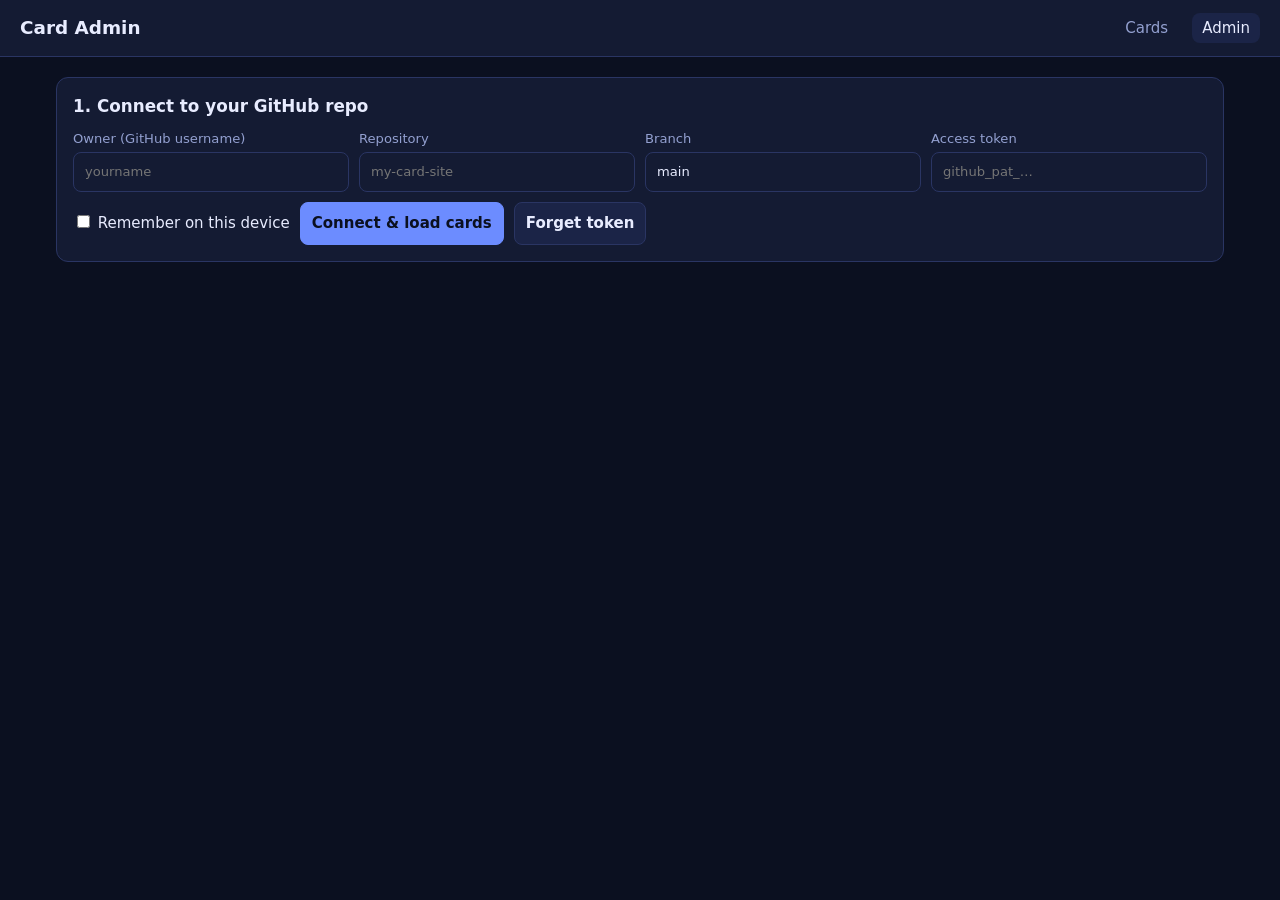
==== admin.html @ ece31cc5 "Add files via upload" ====
<!doctype html>
<html lang="en">
<head>
  <meta charset="utf-8">
  <meta name="viewport" content="width=device-width, initial-scale=1">
  <meta name="robots" content="noindex">
  <title>Admin – Custom Card Database</title>
  <link rel="stylesheet" href="style.css">
</head>
<body>
  <header class="top">
    <h1>Card Admin</h1>
    <nav><a href="./">Cards</a><a href="admin.html" class="active">Admin</a></nav>
  </header>

  <main>
    <section class="panel">
      <h2>1. Connect to your GitHub repo</h2>
      <div class="form">
        <label>Owner (GitHub username)<input id="owner" placeholder="yourname"></label>
        <label>Repository<input id="repo" placeholder="my-card-site"></label>
        <label>Branch<input id="branch" value="main"></label>
        <label>Access token<input id="token" type="password" placeholder="github_pat_…" autocomplete="off"></label>
      </div>
      <div class="row">
        <label><input type="checkbox" id="remember"> Remember on this device</label>
        <button id="connect">Connect &amp; load cards</button>
        <button id="forget" class="secondary">Forget token</button>
      </div>
      <div id="connStatus" class="status"></div>
    </section>

    <section class="panel" id="editor" style="display:none">
      <h2 id="editorTitle">2. Add a card</h2>
      <div class="form">
        <label>Set *
          <select id="setSel"></select>
        </label>
        <label id="newSetWrap" style="display:none">New set name *<input id="newSet" placeholder="e.g. Rewind Pack 1"></label>
        <label>Name *<input id="name"></label>
        <label>Card ID (auto)<input id="id" placeholder="auto from name"></label>
        <label>Type *
          <select id="type"><option>Monster</option><option>Spell</option><option>Trap</option></select>
        </label>
        <label>Subtype (Effect, Quick-Play, Continuous…)<input id="subtype"></label>
        <label>Attribute<input id="attribute" placeholder="DARK, LIGHT…"></label>
        <label>Monster type<input id="race" placeholder="Warrior, Spellcaster…"></label>
        <label>Level / Rank / Link<input id="level" type="number" min="0"></label>
        <label>ATK<input id="atk" placeholder="1800 or ?"></label>
        <label>DEF<input id="def" placeholder="1200 or ?"></label>
        <label>Pendulum scale<input id="scale" type="number" min="0"></label>
        <label>Archetype<input id="archetype"></label>
        <label>Status<input id="status" list="statuses" placeholder="Implemented, WIP…"></label>
        <datalist id="statuses"><option>Implemented</option><option>WIP</option><option>Planned</option></datalist>
        <label>Creator<input id="creator"></label>
        <label class="wide">Effect text<textarea id="effect" rows="5"></textarea></label>
        <label class="wide">Image URL (e.g. a DuelingBook image link, hotlinked, nothing stored in the repo)
          <input id="image" placeholder="https://… or images/your-card.jpg">
        </label>
        <label class="wide">…or upload an image instead (auto-resized to JPEG, stored in repo)
          <input id="imageFile" type="file" accept="image/*">
        </label>
        <div class="wide"><img id="imgPreview" class="preview" alt="" style="display:none"></div>
      </div>
      <div class="row">
        <button id="save">Save card to repo</button>
        <button id="clear" class="secondary">Clear form</button>
        <button id="delete" class="danger" style="display:none">Delete this card</button>
      </div>
      <div id="saveStatus" class="status"></div>
    </section>

    <section class="panel" id="listPanel" style="display:none">
      <h2>Existing cards <span class="muted" id="listCount"></span></h2>
      <input id="listSearch" type="search" placeholder="Filter…" style="width:100%;margin-bottom:10px">
      <div id="list" class="list"></div>
    </section>
  </main>

<script>
(function () {
  const $ = (id) => document.getElementById(id);
  const FIELDS = ['name','id','type','subtype','attribute','race','level','atk','def','scale','archetype','status','creator','effect','image'];
  const NUMERIC = ['level','scale'];
  const NEW_SET = '__new__';
  let sets = [];          // [{id,name,file}]
  let cards = [];         // all cards, each with _set (set id) attached in memory only
  let editingId = null;
  let editingSet = null;
  let imageB64 = null;    // base64 of resized jpeg, or null

  // ---------- helpers ----------
  const slug = (s) => s.toLowerCase().normalize('NFKD').replace(/[^\w\s-]/g,'').trim().replace(/[\s_]+/g,'-').replace(/-+/g,'-');
  const esc = (s) => String(s ?? '').replace(/[&<>"']/g, (c) => ({ '&':'&amp;','<':'&lt;','>':'&gt;','"':'&quot;',"'":'&#39;' }[c]));
  function say(el, msg, kind) { el.textContent = msg; el.className = 'status show ' + (kind || ''); }
  function utf8ToB64(str) {
    const bytes = new TextEncoder().encode(str);
    let bin = '';
    for (let i = 0; i < bytes.length; i += 0x8000) bin += String.fromCharCode.apply(null, bytes.subarray(i, i + 0x8000));
    return btoa(bin);
  }
  function b64ToUtf8(b64) {
    const bin = atob(b64.replace(/\s/g, ''));
    return new TextDecoder().decode(Uint8Array.from(bin, (c) => c.charCodeAt(0)));
  }
  const toJson = (o) => JSON.stringify(o, null, 2) + '\n';
  const setFile = (id) => { const s = sets.find((x) => x.id === id); return (s && s.file) || `data/sets/${id}.json`; };

  // ---------- config ----------
  function cfg() {
    return { owner: $('owner').value.trim(), repo: $('repo').value.trim(), branch: $('branch').value.trim() || 'main', token: $('token').value.trim() };
  }
  function restore() {
    try {
      const s = JSON.parse(localStorage.getItem('cardAdminCfg') || 'null');
      if (s) { for (const k of ['owner','repo','branch','token']) if (s[k]) $(k).value = s[k]; $('remember').checked = true; }
    } catch (_) {}
    const m = location.hostname.match(/^(.+)\.github\.io$/);
    if (m && !$('owner').value) $('owner').value = m[1];
    const p = location.pathname.split('/').filter(Boolean)[0];
    if (m && !$('repo').value) $('repo').value = (p && !p.endsWith('.html')) ? p : m[1] + '.github.io';
  }
  function persist() {
    try {
      if ($('remember').checked) localStorage.setItem('cardAdminCfg', JSON.stringify(cfg()));
      else localStorage.removeItem('cardAdminCfg');
    } catch (_) {}
  }
  $('forget').onclick = () => { localStorage.removeItem('cardAdminCfg'); $('token').value = ''; $('remember').checked = false; say($('connStatus'), 'Token forgotten on this device.', 'good'); };

  // ---------- GitHub API ----------
  async function gh(method, path, body) {
    const c = cfg();
    const url = `https://api.github.com/repos/${c.owner}/${c.repo}/contents/${path.split('/').map(encodeURIComponent).join('/')}` + (method === 'GET' ? `?ref=${encodeURIComponent(c.branch)}&t=${Date.now()}` : '');
    const r = await fetch(url, {
      method,
      headers: { Authorization: 'Bearer ' + c.token, Accept: 'application/vnd.github+json', 'X-GitHub-Api-Version': '2022-11-28' },
      body: body ? JSON.stringify({ ...body, branch: c.branch }) : undefined,
    });
    if (r.status === 404 && method === 'GET') return null;
    if (!r.ok) {
      let m = ''; try { m = (await r.json()).message; } catch (_) {}
      if (r.status === 401) m = 'Bad token. ' + m;
      if (r.status === 403 || r.status === 404) m += ' (check the token has Contents: read & write on this repo)';
      throw new Error(`GitHub ${r.status}: ${m}`);
    }
    return r.json();
  }

  // returns {sha, data} for a JSON file, or {sha:null, data:fallback} if missing
  async function readJson(path, fallback) {
    const f = await gh('GET', path);
    if (!f) return { sha: null, data: fallback };
    if (!f.content) throw new Error(`${path} is too large for the contents API (>1MB). Split this set into two sets.`);
    return { sha: f.sha, data: JSON.parse(b64ToUtf8(f.content)) };
  }
  const normCards = (d) => (Array.isArray(d) ? d : d.cards || []);

  async function loadAll() {
    const { data } = await readJson('data/index.json', { sets: [] });
    sets = data.sets || [];
    const parts = await Promise.all(sets.map(async (s) => {
      const { data: d } = await readJson(s.file || setFile(s.id), { cards: [] });
      return normCards(d).map((c) => ({ ...c, _set: s.id }));
    }));
    cards = parts.flat();
  }

  async function connect() {
    persist();
    const c = cfg();
    if (!c.owner || !c.repo || !c.token) return say($('connStatus'), 'Fill owner, repo and token.', 'err');
    say($('connStatus'), 'Connecting…');
    try {
      await loadAll();
      say($('connStatus'), `Connected. ${cards.length} cards in ${sets.length} set(s) at ${c.owner}/${c.repo}.`, 'good');
      $('editor').style.display = ''; $('listPanel').style.display = '';
      renderSets(); renderList();
    } catch (e) { say($('connStatus'), e.message, 'err'); }
  }
  $('connect').onclick = connect;

  // ---------- sets ----------
  function renderSets(selected) {
    const opts = sets.map((s) => `<option value="${esc(s.id)}">${esc(s.name)}</option>`).join('');
    $('setSel').innerHTML = opts + `<option value="${NEW_SET}">➕ New set…</option>`;
    $('setSel').value = selected || (sets[0] ? sets[0].id : NEW_SET);
    toggleNewSet();
  }
  function toggleNewSet() { $('newSetWrap').style.display = $('setSel').value === NEW_SET ? '' : 'none'; }
  $('setSel').onchange = toggleNewSet;

  // ---------- list ----------
  const setName = (id) => (sets.find((s) => s.id === id) || {}).name || id;
  function renderList() {
    const q = $('listSearch').value.toLowerCase();
    const items = cards.filter((c) => !q || c.name.toLowerCase().includes(q) || setName(c._set).toLowerCase().includes(q)).sort((a, b) => a.name.localeCompare(b.name)).slice(0, 500);
    $('listCount').textContent = `(${cards.length})`;
    $('list').innerHTML = items.map((c) => `<div class="item" data-id="${esc(c.id)}"><span>${esc(c.name)}</span><span class="muted">${esc(setName(c._set))}</span></div>`).join('') || '<div class="item muted">No cards</div>';
  }
  $('listSearch').oninput = renderList;
  $('list').onclick = (e) => { const el = e.target.closest('.item'); if (el && el.dataset.id) edit(el.dataset.id); };

  // ---------- form ----------
  function clearForm() {
    FIELDS.forEach((f) => { $(f).value = f === 'type' ? 'Monster' : ''; });
    $('newSet').value = ''; $('imageFile').value = ''; imageB64 = null; editingId = null; editingSet = null;
    $('imgPreview').style.display = 'none';
    $('editorTitle').textContent = '2. Add a card';
    $('delete').style.display = 'none'; $('id').readOnly = false; $('setSel').disabled = false;
  }
  $('clear').onclick = clearForm;
  function edit(id) {
    const c = cards.find((x) => x.id === id); if (!c) return;
    clearForm(); editingId = id; editingSet = c._set;
    FIELDS.forEach((f) => { $(f).value = c[f] ?? ''; });
    $('id').readOnly = true;
    renderSets(c._set); $('setSel').disabled = true; // set is fixed while editing
    if (c.image) { $('imgPreview').src = c.image; $('imgPreview').style.display = ''; }
    $('editorTitle').textContent = 'Editing: ' + c.name;
    $('delete').style.display = '';
    $('editor').scrollIntoView({ behavior: 'smooth' });
  }
  $('name').addEventListener('input', () => { if (!editingId) $('id').value = slug($('name').value); });
  $('image').addEventListener('input', () => {
    const u = $('image').value.trim();
    if (u) { $('imgPreview').src = u; $('imgPreview').style.display = ''; } else $('imgPreview').style.display = 'none';
  });

  $('imageFile').onchange = async () => {
    const file = $('imageFile').files[0]; if (!file) { imageB64 = null; return; }
    const img = new Image();
    img.src = URL.createObjectURL(file);
    await img.decode();
    const max = 600, scale = Math.min(1, max / img.width);
    const cv = document.createElement('canvas');
    cv.width = Math.round(img.width * scale); cv.height = Math.round(img.height * scale);
    const ctx = cv.getContext('2d'); ctx.fillStyle = '#fff'; ctx.fillRect(0, 0, cv.width, cv.height); ctx.drawImage(img, 0, 0, cv.width, cv.height);
    const url = cv.toDataURL('image/jpeg', 0.88);
    imageB64 = url.split(',')[1];
    $('imgPreview').src = url; $('imgPreview').style.display = '';
  };

  function readCard() {
    const c = {};
    FIELDS.forEach((f) => {
      let v = $(f).value.trim();
      if (v === '') return;
      if (NUMERIC.includes(f)) v = Number(v);
      else if ((f === 'atk' || f === 'def') && /^\d+$/.test(v)) v = Number(v);
      c[f] = v;
    });
    return c;
  }

  // ---------- save / delete ----------
  async function putFile(path, contentB64, message) {
    const existing = await gh('GET', path);
    return gh('PUT', path, { message, content: contentB64, ...(existing ? { sha: existing.sha } : {}) });
  }

  $('save').onclick = async () => {
    const card = readCard();
    if (!card.name) return say($('saveStatus'), 'Name is required.', 'err');
    card.id = card.id || slug(card.name);
    if (!card.id) return say($('saveStatus'), 'Could not make an ID from that name.', 'err');

    // work out the target set
    let setId = editingSet || $('setSel').value, newSetName = null;
    if (!editingSet && setId === NEW_SET) {
      newSetName = $('newSet').value.trim();
      if (!newSetName) return say($('saveStatus'), 'Enter a name for the new set.', 'err');
      setId = slug(newSetName);
      if (!setId) return say($('saveStatus'), 'Set name needs letters or numbers.', 'err');
      if (sets.some((s) => s.id === setId)) newSetName = null; // already exists, just use it
    }
    // IDs are unique across the whole database
    const dupe = cards.find((x) => x.id === card.id);
    if (!editingId && dupe) return say($('saveStatus'), `A card with ID "${card.id}" already exists (in ${setName(dupe._set)}). Change the name or ID.`, 'err');

    $('save').disabled = true;
    try {
      say($('saveStatus'), 'Saving…');
      if (imageB64) {
        card.image = `images/${card.id}.jpg`;
        await putFile(card.image, imageB64, `Add image for ${card.name}`);
      }
      // fresh read of the set file right before writing, so we never clobber newer changes
      const path = setFile(setId);
      const { sha, data } = await readJson(path, { cards: [] });
      const list = normCards(data);
      const i = list.findIndex((x) => x.id === card.id);
      if (i >= 0) list[i] = { ...list[i], ...card };
      else list.push({ ...card, added: new Date().toISOString().slice(0, 10) });
      await gh('PUT', path, { message: `${i >= 0 ? 'Update' : 'Add'} card: ${card.name}`, content: utf8ToB64(toJson({ cards: list })), ...(sha ? { sha } : {}) });

      // register a brand-new set in the index (after its file exists)
      if (newSetName) {
        const idx = await readJson('data/index.json', { sets: [] });
        idx.data.sets = idx.data.sets || [];
        if (!idx.data.sets.some((s) => s.id === setId)) idx.data.sets.push({ id: setId, name: newSetName, file: path });
        await gh('PUT', 'data/index.json', { message: `Add set: ${newSetName}`, content: utf8ToB64(toJson(idx.data)), ...(idx.sha ? { sha: idx.sha } : {}) });
      }
      await loadAll(); renderSets(setId); renderList();
      say($('saveStatus'), `Saved "${card.name}" to ${setName(setId)}. The live site updates in about a minute.`, 'good');
      clearForm(); renderSets(setId);
    } catch (e) { say($('saveStatus'), e.message, 'err'); }
    $('save').disabled = false;
  };

  $('delete').onclick = async () => {
    const c = cards.find((x) => x.id === editingId); if (!c) return;
    if (!confirm(`Delete "${c.name}" permanently?`)) return;
    try {
      say($('saveStatus'), 'Deleting…');
      const path = setFile(c._set);
      const { sha, data } = await readJson(path, { cards: [] });
      await gh('PUT', path, { message: `Delete card: ${c.name}`, content: utf8ToB64(toJson({ cards: normCards(data).filter((x) => x.id !== c.id) })), sha });
      if (c.image && c.image.startsWith('images/')) { const f = await gh('GET', c.image); if (f) await gh('DELETE', c.image, { message: `Delete image for ${c.name}`, sha: f.sha }); }
      await loadAll(); renderList(); clearForm(); renderSets();
      say($('saveStatus'), `Deleted "${c.name}".`, 'good');
    } catch (e) { say($('saveStatus'), e.message, 'err'); }
  };

  restore();
})();
</script>
</body>
</html>
---- style.css ----
:root{
  --bg:#0b1020; --panel:#141b33; --panel2:#1b2447; --line:#2a3563;
  --text:#e8ecff; --muted:#93a0d0; --accent:#6c8cff; --ok:#3ecf8e; --warn:#f5b84b; --bad:#ff6b7a;
}
*{box-sizing:border-box}
body{margin:0;background:var(--bg);color:var(--text);font:15px/1.5 system-ui,-apple-system,Segoe UI,Roboto,sans-serif}
a{color:var(--accent)}
.top{display:flex;align-items:center;justify-content:space-between;gap:12px;padding:14px 20px;background:var(--panel);border-bottom:1px solid var(--line);position:sticky;top:0;z-index:5}
.top h1{margin:0;font-size:1.15rem}
.top nav a{margin-left:14px;text-decoration:none;color:var(--muted);padding:6px 10px;border-radius:8px}
.top nav a.active,.top nav a:hover{color:var(--text);background:var(--panel2)}
main{max-width:1200px;margin:0 auto;padding:20px 16px 60px}
.muted{color:var(--muted)}
.filters{display:grid;grid-template-columns:repeat(auto-fit,minmax(150px,1fr));gap:10px}
.filters input{grid-column:1/-1}
input,select,textarea,button{font:inherit;color:var(--text);background:var(--panel);border:1px solid var(--line);border-radius:8px;padding:9px 11px}
input:focus,select:focus,textarea:focus{outline:2px solid var(--accent);outline-offset:0}
button{cursor:pointer;background:var(--accent);border-color:var(--accent);color:#0b1020;font-weight:600}
button.secondary{background:var(--panel2);border-color:var(--line);color:var(--text)}
button.danger{background:var(--bad);border-color:var(--bad)}
button:disabled{opacity:.5;cursor:default}
.grid{display:grid;grid-template-columns:repeat(auto-fill,minmax(160px,1fr));gap:14px;margin-top:8px}
.card{background:var(--panel);border:1px solid var(--line);border-radius:12px;overflow:hidden;cursor:pointer;transition:transform .12s,border-color .12s}
.card:hover{transform:translateY(-3px);border-color:var(--accent)}
.card .img{aspect-ratio:59/86;background:var(--panel2);display:flex;align-items:center;justify-content:center;color:var(--muted);font-size:.8rem;text-align:center;padding:8px}
.card img{width:100%;height:100%;object-fit:cover;display:block}
.card .meta{padding:8px 10px}
.card .name{font-weight:600;font-size:.9rem;line-height:1.25}
.card .sub{color:var(--muted);font-size:.78rem}
.badge{display:inline-block;font-size:.7rem;padding:1px 7px;border-radius:99px;border:1px solid var(--line);color:var(--muted);margin-top:4px}
.badge.ok{color:var(--ok);border-color:var(--ok)}
.badge.warn{color:var(--warn);border-color:var(--warn)}
.modal{position:fixed;inset:0;background:rgba(5,8,20,.8);display:flex;align-items:flex-start;justify-content:center;padding:24px 12px;overflow:auto;z-index:20}
.modal[hidden]{display:none}
.modal-box{position:relative;background:var(--panel);border:1px solid var(--line);border-radius:14px;max-width:760px;width:100%;padding:20px}
.close{position:absolute;top:10px;right:12px;background:transparent;border:none;color:var(--text);font-size:1.6rem;padding:0 8px}
.detail{display:grid;grid-template-columns:240px 1fr;gap:20px}
.detail .img{aspect-ratio:59/86;background:var(--panel2);border-radius:10px;overflow:hidden;display:flex;align-items:center;justify-content:center;color:var(--muted)}
.detail img{width:100%;height:100%;object-fit:cover}
.detail h2{margin:0 0 4px}
.stats{display:flex;flex-wrap:wrap;gap:6px;margin:8px 0}
.stat{background:var(--panel2);border:1px solid var(--line);border-radius:8px;padding:3px 9px;font-size:.82rem}
.effect{white-space:pre-wrap;background:var(--panel2);border:1px solid var(--line);border-radius:10px;padding:12px}
@media(max-width:620px){.detail{grid-template-columns:1fr}.detail .img{max-width:240px;margin:auto}}

/* admin */
.panel{background:var(--panel);border:1px solid var(--line);border-radius:12px;padding:16px;margin-bottom:16px}
.panel h2{margin:0 0 10px;font-size:1.05rem}
.form{display:grid;grid-template-columns:repeat(auto-fit,minmax(180px,1fr));gap:10px}
.form label{display:flex;flex-direction:column;gap:4px;font-size:.82rem;color:var(--muted)}
.form .wide{grid-column:1/-1}
.row{display:flex;gap:10px;flex-wrap:wrap;align-items:center;margin-top:10px}
.status{margin-top:10px;padding:9px 12px;border-radius:8px;background:var(--panel2);border:1px solid var(--line);font-size:.9rem;display:none}
.status.show{display:block}
.status.err{border-color:var(--bad);color:var(--bad)}
.status.good{border-color:var(--ok);color:var(--ok)}
.list{max-height:360px;overflow:auto;border:1px solid var(--line);border-radius:10px}
.list .item{display:flex;justify-content:space-between;gap:8px;padding:8px 12px;border-bottom:1px solid var(--line);cursor:pointer}
.list .item:hover{background:var(--panel2)}
.preview{max-width:140px;border-radius:8px;border:1px solid var(--line)}
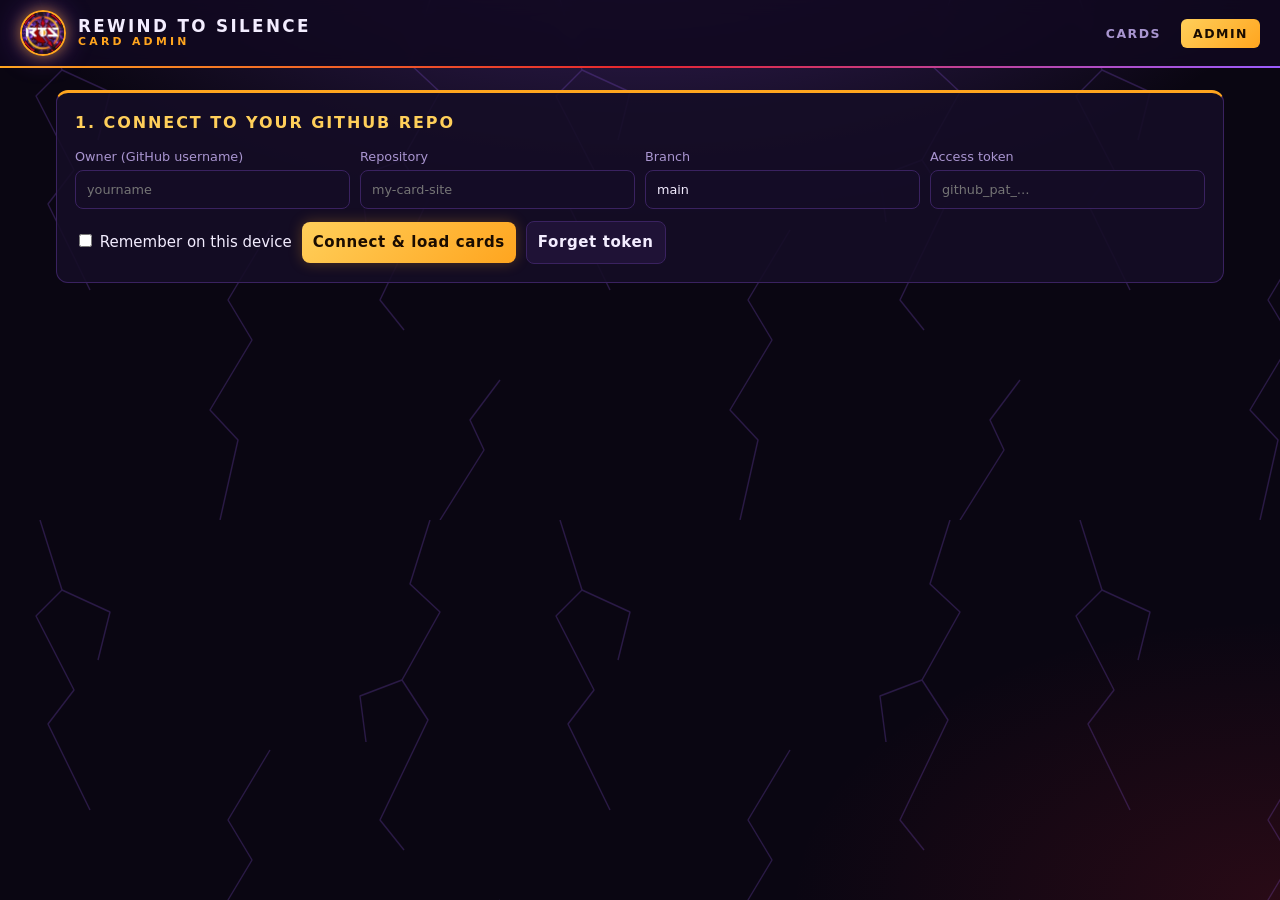
==== commit 16c3870d: "Add files via upload" ====
--- a/admin.html
+++ b/admin.html
@@ -4,12 +4,13 @@
   <meta charset="utf-8">
   <meta name="viewport" content="width=device-width, initial-scale=1">
   <meta name="robots" content="noindex">
-  <title>Admin – Custom Card Database</title>
+  <title>Admin · Rewind To Silence</title>
+  <link rel="icon" href="logo.jpg">
   <link rel="stylesheet" href="style.css">
 </head>
 <body>
   <header class="top">
-    <h1>Card Admin</h1>
+    <a class="brand" href="./"><img src="logo.jpg" alt="RTS"><h1>Rewind To Silence <span>Card Admin</span></h1></a>
     <nav><a href="./">Cards</a><a href="admin.html" class="active">Admin</a></nav>
   </header>
 
--- a/style.css
+++ b/style.css
@@ -1,60 +1,88 @@
+/* Rewind To Silence theme: deep violet storm, gold ring, crimson targeting marks */
 :root{
-  --bg:#0b1020; --panel:#141b33; --panel2:#1b2447; --line:#2a3563;
-  --text:#e8ecff; --muted:#93a0d0; --accent:#6c8cff; --ok:#3ecf8e; --warn:#f5b84b; --bad:#ff6b7a;
+  --bg:#0a0612; --panel:#150d26; --panel2:#1f1236; --line:#3a2260;
+  --text:#f3edff; --muted:#a995d0;
+  --gold:#ffa51f; --gold2:#ffcf5a; --red:#e5252f; --violet:#9b5cff;
+  --accent:var(--gold); --ok:#46d9a0; --warn:#ffcf5a; --bad:#ff5d6c;
 }
 *{box-sizing:border-box}
-body{margin:0;background:var(--bg);color:var(--text);font:15px/1.5 system-ui,-apple-system,Segoe UI,Roboto,sans-serif}
-a{color:var(--accent)}
-.top{display:flex;align-items:center;justify-content:space-between;gap:12px;padding:14px 20px;background:var(--panel);border-bottom:1px solid var(--line);position:sticky;top:0;z-index:5}
-.top h1{margin:0;font-size:1.15rem}
-.top nav a{margin-left:14px;text-decoration:none;color:var(--muted);padding:6px 10px;border-radius:8px}
-.top nav a.active,.top nav a:hover{color:var(--text);background:var(--panel2)}
-main{max-width:1200px;margin:0 auto;padding:20px 16px 60px}
+html{background:var(--bg)}
+body{
+  margin:0;color:var(--text);font:15px/1.5 system-ui,-apple-system,Segoe UI,Roboto,sans-serif;min-height:100vh;
+  background:
+    url("data:image/svg+xml,%3Csvg xmlns='http://www.w3.org/2000/svg' width='520' height='520' fill='none' stroke='%239b5cff' stroke-width='1.4' stroke-linejoin='bevel' opacity='.22'%3E%3Cpolyline points='40,0 62,70 36,96 74,170 48,204 90,290'/%3E%3Cpolyline points='62,70 110,92 98,140'/%3E%3Cpolyline points='430,0 410,64 440,92 402,160 428,200 380,300 404,330'/%3E%3Cpolyline points='402,160 360,176 366,222'/%3E%3Cpolyline points='220,520 238,440 210,410 252,340 228,300 270,230'/%3E%3Cpolyline points='500,380 470,420 484,450 440,520'/%3E%3C/svg%3E") 0 0/520px 520px,
+    radial-gradient(1000px 520px at 50% -140px,rgba(155,92,255,.38),transparent 70%),
+    radial-gradient(700px 400px at 100% 100%,rgba(229,37,47,.14),transparent 70%),
+    var(--bg);
+  background-attachment:fixed,fixed,fixed,fixed;
+}
+a{color:var(--gold2)}
 .muted{color:var(--muted)}
+
+/* header */
+.top{display:flex;align-items:center;justify-content:space-between;gap:12px;padding:10px 20px;background:rgba(16,9,31,.88);backdrop-filter:blur(8px);position:sticky;top:0;z-index:5;border-bottom:2px solid transparent;border-image:linear-gradient(90deg,var(--gold),var(--red),var(--violet)) 1}
+.brand{display:flex;align-items:center;gap:12px;text-decoration:none;color:var(--text)}
+.brand img{width:46px;height:46px;border-radius:50%;border:2px solid var(--gold);box-shadow:0 0 14px rgba(255,165,31,.55),0 0 28px rgba(155,92,255,.4)}
+.top h1{margin:0;font-size:1.05rem;letter-spacing:.14em;text-transform:uppercase;line-height:1.15}
+.top h1 span{display:block;font-size:.68rem;letter-spacing:.3em;color:var(--gold);font-weight:600}
+.top nav a{margin-left:8px;text-decoration:none;color:var(--muted);padding:7px 12px;border-radius:6px;text-transform:uppercase;font-size:.78rem;letter-spacing:.12em;font-weight:700}
+.top nav a.active,.top nav a:hover{color:#1a0c00;background:linear-gradient(135deg,var(--gold2),var(--gold))}
+
+main{max-width:1200px;margin:0 auto;padding:22px 16px 60px}
 .filters{display:grid;grid-template-columns:repeat(auto-fit,minmax(150px,1fr));gap:10px}
 .filters input{grid-column:1/-1}
-input,select,textarea,button{font:inherit;color:var(--text);background:var(--panel);border:1px solid var(--line);border-radius:8px;padding:9px 11px}
-input:focus,select:focus,textarea:focus{outline:2px solid var(--accent);outline-offset:0}
-button{cursor:pointer;background:var(--accent);border-color:var(--accent);color:#0b1020;font-weight:600}
-button.secondary{background:var(--panel2);border-color:var(--line);color:var(--text)}
-button.danger{background:var(--bad);border-color:var(--bad)}
+
+input,select,textarea,button{font:inherit;color:var(--text);background:rgba(21,13,38,.9);border:1px solid var(--line);border-radius:8px;padding:9px 11px}
+input:focus,select:focus,textarea:focus{outline:2px solid var(--violet);outline-offset:0;border-color:var(--violet)}
+button{cursor:pointer;background:linear-gradient(135deg,var(--gold2),var(--gold));border:none;color:#1a0c00;font-weight:800;letter-spacing:.04em;box-shadow:0 0 14px rgba(255,165,31,.28)}
+button:hover{filter:brightness(1.08)}
+button.secondary{background:var(--panel2);border:1px solid var(--line);color:var(--text);box-shadow:none}
+button.danger{background:linear-gradient(135deg,#ff5d6c,var(--red));color:#fff;box-shadow:0 0 14px rgba(229,37,47,.35)}
 button:disabled{opacity:.5;cursor:default}
-.grid{display:grid;grid-template-columns:repeat(auto-fill,minmax(160px,1fr));gap:14px;margin-top:8px}
-.card{background:var(--panel);border:1px solid var(--line);border-radius:12px;overflow:hidden;cursor:pointer;transition:transform .12s,border-color .12s}
-.card:hover{transform:translateY(-3px);border-color:var(--accent)}
-.card .img{aspect-ratio:59/86;background:var(--panel2);display:flex;align-items:center;justify-content:center;color:var(--muted);font-size:.8rem;text-align:center;padding:8px}
+.muted#count{margin:14px 2px 4px}
+
+/* cards */
+.grid{display:grid;grid-template-columns:repeat(auto-fill,minmax(160px,1fr));gap:16px;margin-top:8px}
+.card{position:relative;background:linear-gradient(180deg,var(--panel2),var(--panel));border:1px solid var(--line);border-radius:10px;overflow:hidden;cursor:pointer;transition:transform .14s,border-color .14s,box-shadow .14s}
+.card:hover{transform:translateY(-4px);border-color:var(--gold);box-shadow:0 0 0 1px var(--gold),0 8px 26px rgba(155,92,255,.45),0 0 18px rgba(255,165,31,.3)}
+.card .img{aspect-ratio:59/86;background:#0e0820;display:flex;align-items:center;justify-content:center;color:var(--muted);font-size:.8rem;text-align:center;padding:8px}
 .card img{width:100%;height:100%;object-fit:cover;display:block}
-.card .meta{padding:8px 10px}
-.card .name{font-weight:600;font-size:.9rem;line-height:1.25}
+.card .meta{padding:9px 10px 10px;border-top:2px solid var(--red)}
+.card .name{font-weight:700;font-size:.9rem;line-height:1.25}
 .card .sub{color:var(--muted);font-size:.78rem}
-.badge{display:inline-block;font-size:.7rem;padding:1px 7px;border-radius:99px;border:1px solid var(--line);color:var(--muted);margin-top:4px}
+.badge{display:inline-block;font-size:.68rem;padding:1px 8px;border-radius:99px;border:1px solid var(--line);color:var(--muted);margin-top:5px;text-transform:uppercase;letter-spacing:.06em}
 .badge.ok{color:var(--ok);border-color:var(--ok)}
 .badge.warn{color:var(--warn);border-color:var(--warn)}
-.modal{position:fixed;inset:0;background:rgba(5,8,20,.8);display:flex;align-items:flex-start;justify-content:center;padding:24px 12px;overflow:auto;z-index:20}
+
+/* modal with crimson corner brackets like the server icon */
+.modal{position:fixed;inset:0;background:rgba(6,3,14,.86);display:flex;align-items:flex-start;justify-content:center;padding:28px 14px;overflow:auto;z-index:20}
 .modal[hidden]{display:none}
-.modal-box{position:relative;background:var(--panel);border:1px solid var(--line);border-radius:14px;max-width:760px;width:100%;padding:20px}
-.close{position:absolute;top:10px;right:12px;background:transparent;border:none;color:var(--text);font-size:1.6rem;padding:0 8px}
-.detail{display:grid;grid-template-columns:240px 1fr;gap:20px}
-.detail .img{aspect-ratio:59/86;background:var(--panel2);border-radius:10px;overflow:hidden;display:flex;align-items:center;justify-content:center;color:var(--muted)}
+.modal-box{position:relative;background:linear-gradient(180deg,#1b1032,#12091f);border:1px solid var(--line);border-radius:12px;max-width:780px;width:100%;padding:24px;box-shadow:0 0 50px rgba(155,92,255,.35)}
+.modal-box::before,.modal-box::after{content:"";position:absolute;width:34px;height:34px;pointer-events:none}
+.modal-box::before{top:-5px;left:-5px;border-top:4px solid var(--red);border-left:4px solid var(--red);border-radius:12px 0 0 0}
+.modal-box::after{bottom:-5px;right:-5px;border-bottom:4px solid var(--red);border-right:4px solid var(--red);border-radius:0 0 12px 0}
+.close{position:absolute;top:8px;right:12px;background:transparent;box-shadow:none;color:var(--text);font-size:1.7rem;padding:0 8px}
+.detail{display:grid;grid-template-columns:240px 1fr;gap:22px}
+.detail .img{aspect-ratio:59/86;background:#0e0820;border-radius:10px;overflow:hidden;display:flex;align-items:center;justify-content:center;color:var(--muted);border:2px solid var(--gold);box-shadow:0 0 22px rgba(255,165,31,.35)}
 .detail img{width:100%;height:100%;object-fit:cover}
-.detail h2{margin:0 0 4px}
-.stats{display:flex;flex-wrap:wrap;gap:6px;margin:8px 0}
-.stat{background:var(--panel2);border:1px solid var(--line);border-radius:8px;padding:3px 9px;font-size:.82rem}
-.effect{white-space:pre-wrap;background:var(--panel2);border:1px solid var(--line);border-radius:10px;padding:12px}
-@media(max-width:620px){.detail{grid-template-columns:1fr}.detail .img{max-width:240px;margin:auto}}
+.detail h2{margin:0 0 4px;letter-spacing:.04em}
+.stats{display:flex;flex-wrap:wrap;gap:6px;margin:10px 0}
+.stat{background:var(--panel2);border:1px solid var(--line);border-left:3px solid var(--gold);border-radius:6px;padding:3px 10px;font-size:.82rem}
+.effect{white-space:pre-wrap;background:rgba(10,6,18,.7);border:1px solid var(--line);border-left:3px solid var(--violet);border-radius:8px;padding:12px}
+@media(max-width:620px){.detail{grid-template-columns:1fr}.detail .img{max-width:240px;margin:auto}.top h1{font-size:.85rem}.top nav a{padding:6px 8px;margin-left:2px}}
 
 /* admin */
-.panel{background:var(--panel);border:1px solid var(--line);border-radius:12px;padding:16px;margin-bottom:16px}
-.panel h2{margin:0 0 10px;font-size:1.05rem}
+.panel{background:rgba(21,13,38,.88);border:1px solid var(--line);border-top:3px solid var(--gold);border-radius:12px;padding:18px;margin-bottom:18px}
+.panel h2{margin:0 0 12px;font-size:1rem;text-transform:uppercase;letter-spacing:.12em;color:var(--gold2)}
 .form{display:grid;grid-template-columns:repeat(auto-fit,minmax(180px,1fr));gap:10px}
-.form label{display:flex;flex-direction:column;gap:4px;font-size:.82rem;color:var(--muted)}
+.form label{display:flex;flex-direction:column;gap:4px;font-size:.8rem;color:var(--muted)}
 .form .wide{grid-column:1/-1}
-.row{display:flex;gap:10px;flex-wrap:wrap;align-items:center;margin-top:10px}
-.status{margin-top:10px;padding:9px 12px;border-radius:8px;background:var(--panel2);border:1px solid var(--line);font-size:.9rem;display:none}
+.row{display:flex;gap:10px;flex-wrap:wrap;align-items:center;margin-top:12px}
+.status{margin-top:12px;padding:9px 12px;border-radius:8px;background:var(--panel2);border:1px solid var(--line);font-size:.9rem;display:none}
 .status.show{display:block}
 .status.err{border-color:var(--bad);color:var(--bad)}
 .status.good{border-color:var(--ok);color:var(--ok)}
 .list{max-height:360px;overflow:auto;border:1px solid var(--line);border-radius:10px}
 .list .item{display:flex;justify-content:space-between;gap:8px;padding:8px 12px;border-bottom:1px solid var(--line);cursor:pointer}
-.list .item:hover{background:var(--panel2)}
-.preview{max-width:140px;border-radius:8px;border:1px solid var(--line)}
+.list .item:hover{background:var(--panel2);box-shadow:inset 3px 0 0 var(--gold)}
+.preview{max-width:140px;border-radius:8px;border:2px solid var(--gold)}
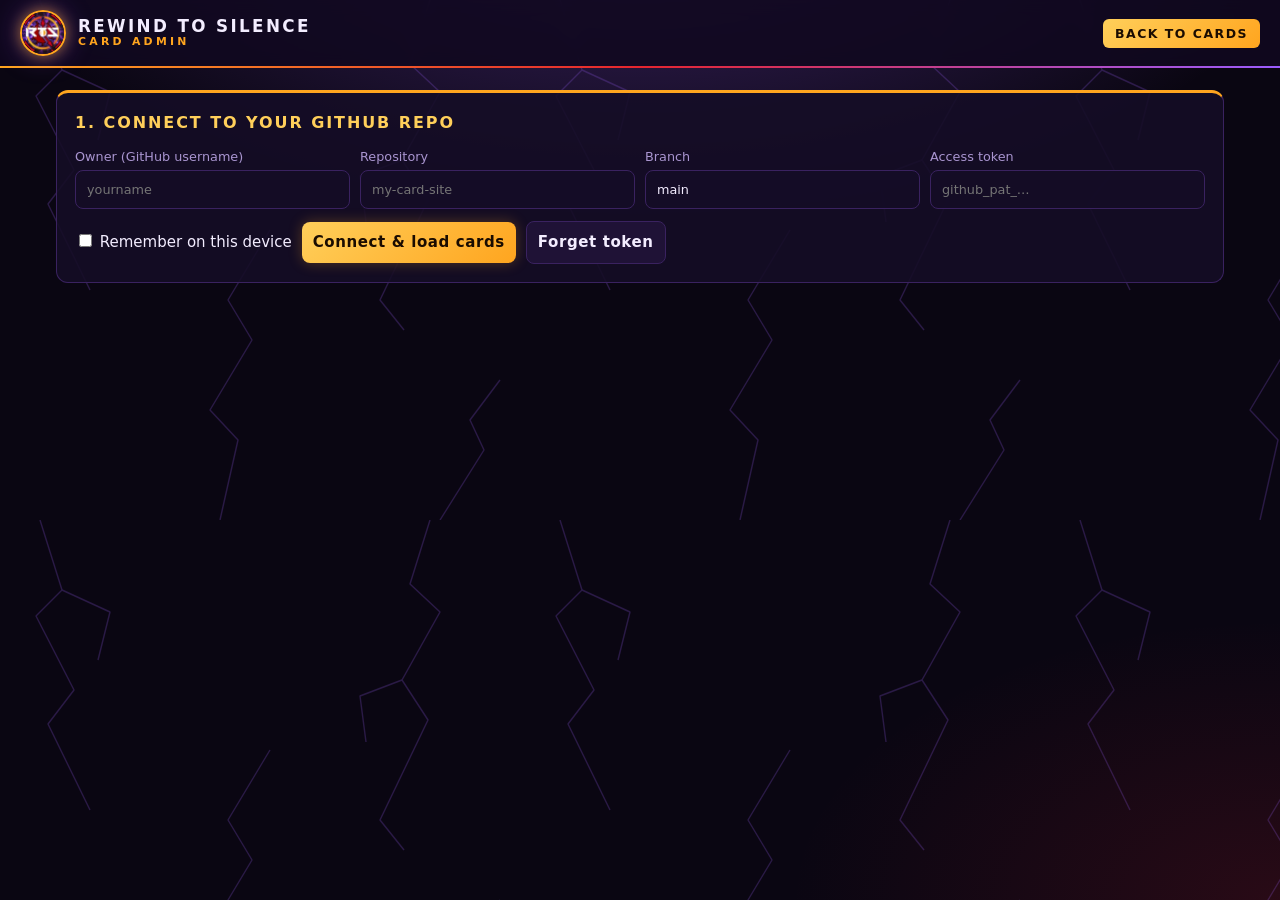
==== commit 5760da18: "Add files via upload" ====
--- a/admin.html
+++ b/admin.html
@@ -11,7 +11,7 @@
 <body>
   <header class="top">
     <a class="brand" href="./"><img src="logo.jpg" alt="RTS"><h1>Rewind To Silence <span>Card Admin</span></h1></a>
-    <nav><a href="./">Cards</a><a href="admin.html" class="active">Admin</a></nav>
+    <nav><a href="./" class="active">Back to cards</a></nav>
   </header>
 
   <main>
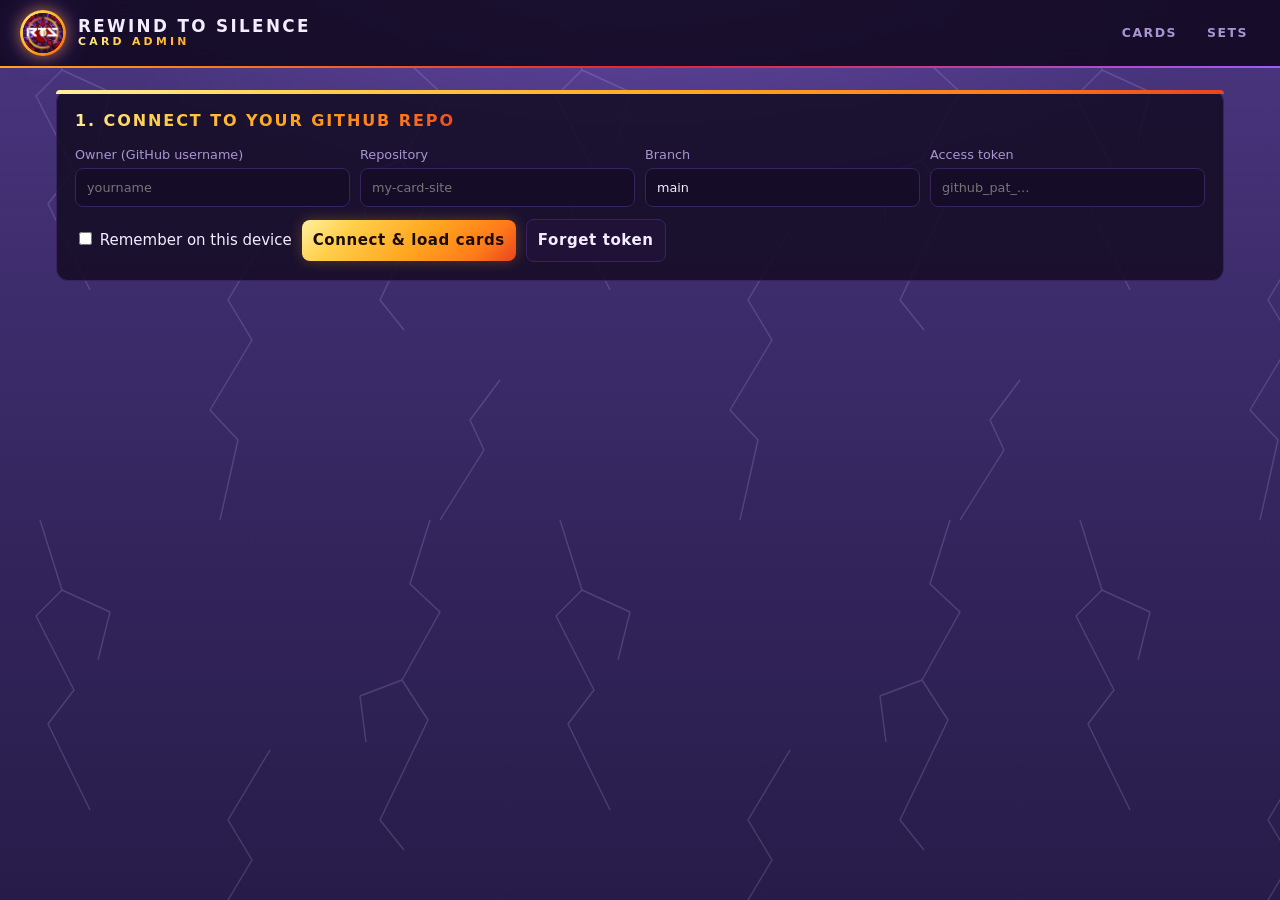
==== commit 86af7e9d: "Add home page, Sets page, set covers and admin Sets panel Co-Authored-By: Claude Sonnet 5.5 <noreply" ====
--- a/admin.html
+++ b/admin.html
@@ -11,7 +11,7 @@
 <body>
   <header class="top">
     <a class="brand" href="./"><img src="logo.jpg" alt="RTS"><h1>Rewind To Silence <span>Card Admin</span></h1></a>
-    <nav><a href="./" class="active">Back to cards</a></nav>
+    <nav><a href="cards.html">Cards</a><a href="sets.html">Sets</a></nav>
   </header>
 
   <main>
@@ -31,8 +31,46 @@
       <div id="connStatus" class="status"></div>
     </section>
 
+    <section class="panel" id="setPanel" style="display:none">
+      <h2>2. Sets</h2>
+      <div class="form">
+        <label class="wide">Set
+          <select id="setEditSel"></select>
+        </label>
+        <label>Set name *<input id="setName" placeholder="e.g. Spooky Season"></label>
+        <label>Set ID (auto)<input id="setId" placeholder="auto from name"></label>
+        <label>Release date (optional)<input id="setDate" type="date"></label>
+        <label class="wide">Description (optional)<textarea id="setDesc" rows="2"></textarea></label>
+        <label class="wide">Cover image URL, or upload one below
+          <input id="setCover" placeholder="https://… or images/sets/your-set.webp">
+        </label>
+        <label class="wide">Upload cover image (any shape, resized to 900px on its longest side, transparency kept)
+          <input id="setCoverFile" type="file" accept="image/*">
+        </label>
+        <div class="wide"><img id="setCoverPreview" class="preview" alt="" style="display:none;max-width:160px"></div>
+      </div>
+      <div class="row">
+        <button id="saveSet">Create set</button>
+        <button id="clearSet" class="secondary">New set</button>
+        <button id="deleteSet" class="danger" style="display:none">Delete set</button>
+      </div>
+      <div id="setStatus" class="status"></div>
+    </section>
+
     <section class="panel" id="editor" style="display:none">
-      <h2 id="editorTitle">2. Add a card</h2>
+      <h2 id="editorTitle">3. Add a card</h2>
+      <div class="pastebox">
+        <label style="display:flex;flex-direction:column;gap:4px;font-size:.8rem;color:var(--muted)">Paste card text (same format as the Auto Fill extension; separate several cards with a line of =====)
+          <textarea id="pasteText" rows="6" placeholder="Blaze Driver Deuteriel&#10;Level 4 FIRE Wyrm/Effect&#10;ATK/900 DEF/1900&#10;Effect text…"></textarea>
+        </label>
+        <div class="row">
+          <button id="parseBtn" type="button">Fill form from text</button>
+          <button id="prevCard" class="secondary" type="button" style="display:none">◀</button>
+          <span id="batchInfo" class="muted"></span>
+          <button id="nextCard" class="secondary" type="button" style="display:none">▶</button>
+        </div>
+        <div id="parseStatus" class="status"></div>
+      </div>
       <div class="form">
         <label>Set *
           <select id="setSel"></select>
@@ -43,20 +81,27 @@
         <label>Type *
           <select id="type"><option>Monster</option><option>Spell</option><option>Trap</option></select>
         </label>
-        <label>Subtype (Effect, Quick-Play, Continuous…)<input id="subtype"></label>
+        <label>Subtype (Effect, Fusion, Quick-Play…)<input id="subtype"></label>
         <label>Attribute<input id="attribute" placeholder="DARK, LIGHT…"></label>
         <label>Monster type<input id="race" placeholder="Warrior, Spellcaster…"></label>
         <label>Level / Rank / Link<input id="level" type="number" min="0"></label>
         <label>ATK<input id="atk" placeholder="1800 or ?"></label>
         <label>DEF<input id="def" placeholder="1200 or ?"></label>
-        <label>Pendulum scale<input id="scale" type="number" min="0"></label>
+        <label>Pendulum scale (e.g. 1/8)<input id="scale" placeholder="1/8"></label>
+        <label>Ability (Tuner, Flip…)<input id="ability"></label>
+        <label>Link arrows<input id="arrows" placeholder="Top, Bottom-Left"></label>
         <label>Archetype<input id="archetype"></label>
         <label>Status<input id="status" list="statuses" placeholder="Implemented, WIP…"></label>
         <datalist id="statuses"><option>Implemented</option><option>WIP</option><option>Planned</option></datalist>
         <label>Creator<input id="creator"></label>
+        <label class="wide">Pendulum effect<textarea id="pendEffect" rows="3"></textarea></label>
         <label class="wide">Effect text<textarea id="effect" rows="5"></textarea></label>
         <label class="wide">Image URL (e.g. a DuelingBook image link, hotlinked, nothing stored in the repo)
           <input id="image" placeholder="https://… or images/your-card.jpg">
+        </label>
+        <label>Art 2 URL (optional second image)<input id="art2" placeholder="https://…"></label>
+        <label>Full Art
+          <select id="fullArt"><option value="">Off</option><option value="ON">On</option></select>
         </label>
         <label class="wide">…or upload an image instead (auto-resized to JPEG, stored in repo)
           <input id="imageFile" type="file" accept="image/*">
@@ -78,11 +123,12 @@
     </section>
   </main>
 
+<script src="parse.js"></script>
 <script>
 (function () {
   const $ = (id) => document.getElementById(id);
-  const FIELDS = ['name','id','type','subtype','attribute','race','level','atk','def','scale','archetype','status','creator','effect','image'];
-  const NUMERIC = ['level','scale'];
+  const FIELDS = ['name','id','type','subtype','attribute','race','level','atk','def','scale','ability','arrows','archetype','status','creator','effect','pendEffect','image','art2','fullArt'];
+  const NUMERIC = ['level'];
   const NEW_SET = '__new__';
   let sets = [];          // [{id,name,file}]
   let cards = [];         // all cards, each with _set (set id) attached in memory only
@@ -175,8 +221,8 @@
     try {
       await loadAll();
       say($('connStatus'), `Connected. ${cards.length} cards in ${sets.length} set(s) at ${c.owner}/${c.repo}.`, 'good');
-      $('editor').style.display = ''; $('listPanel').style.display = '';
-      renderSets(); renderList();
+      $('editor').style.display = ''; $('listPanel').style.display = ''; $('setPanel').style.display = '';
+      renderSets(); renderList(); renderSetEditor();
     } catch (e) { say($('connStatus'), e.message, 'err'); }
   }
   $('connect').onclick = connect;
@@ -207,7 +253,7 @@
     FIELDS.forEach((f) => { $(f).value = f === 'type' ? 'Monster' : ''; });
     $('newSet').value = ''; $('imageFile').value = ''; imageB64 = null; editingId = null; editingSet = null;
     $('imgPreview').style.display = 'none';
-    $('editorTitle').textContent = '2. Add a card';
+    $('editorTitle').textContent = '3. Add a card';
     $('delete').style.display = 'none'; $('id').readOnly = false; $('setSel').disabled = false;
   }
   $('clear').onclick = clearForm;
@@ -215,6 +261,7 @@
     const c = cards.find((x) => x.id === id); if (!c) return;
     clearForm(); editingId = id; editingSet = c._set;
     FIELDS.forEach((f) => { $(f).value = c[f] ?? ''; });
+    $('fullArt').value = c.fullArt ? 'ON' : '';
     $('id').readOnly = true;
     renderSets(c._set); $('setSel').disabled = true; // set is fixed while editing
     if (c.image) { $('imgPreview').src = c.image; $('imgPreview').style.display = ''; }
@@ -247,6 +294,7 @@
     FIELDS.forEach((f) => {
       let v = $(f).value.trim();
       if (v === '') return;
+      if (f === 'fullArt') { c.fullArt = true; return; }
       if (NUMERIC.includes(f)) v = Number(v);
       else if ((f === 'atk' || f === 'def') && /^\d+$/.test(v)) v = Number(v);
       c[f] = v;
@@ -291,7 +339,7 @@
       const { sha, data } = await readJson(path, { cards: [] });
       const list = normCards(data);
       const i = list.findIndex((x) => x.id === card.id);
-      if (i >= 0) list[i] = { ...list[i], ...card };
+      if (i >= 0) list[i] = list[i].added ? { ...card, added: list[i].added } : card;
       else list.push({ ...card, added: new Date().toISOString().slice(0, 10) });
       await gh('PUT', path, { message: `${i >= 0 ? 'Update' : 'Add'} card: ${card.name}`, content: utf8ToB64(toJson({ cards: list })), ...(sha ? { sha } : {}) });
 
@@ -305,6 +353,8 @@
       await loadAll(); renderSets(setId); renderList();
       say($('saveStatus'), `Saved "${card.name}" to ${setName(setId)}. The live site updates in about a minute.`, 'good');
       clearForm(); renderSets(setId);
+      if (batch.length > 1 && bi < batch.length - 1) { bi++; parseCurrent(); }
+      else { batch = []; bi = 0; $('pasteText').value = ''; updateBatchInfo(); }
     } catch (e) { say($('saveStatus'), e.message, 'err'); }
     $('save').disabled = false;
   };
@@ -323,6 +373,167 @@
     } catch (e) { say($('saveStatus'), e.message, 'err'); }
   };
 
+  // ---------- set manager (create / edit / delete sets, cover upload) ----------
+  const SETS_DIR = 'images/sets/';
+  let editingSetId = null;
+  let newCover = null; // { b64, ext } for a cover image chosen in this session
+
+  function previewSetCover(src) {
+    const el = $('setCoverPreview');
+    if (src) { el.src = src; el.style.display = ''; } else el.style.display = 'none';
+  }
+  function loadSetIntoForm(id) {
+    const s = sets.find((x) => x.id === id);
+    editingSetId = s ? s.id : null; newCover = null; $('setCoverFile').value = '';
+    $('setName').value = s ? s.name : '';
+    $('setId').value = s ? s.id : ''; $('setId').readOnly = !!s;
+    $('setDate').value = (s && s.date) || '';
+    $('setDesc').value = (s && s.description) || '';
+    $('setCover').value = (s && s.cover) || '';
+    previewSetCover($('setCover').value);
+    $('deleteSet').style.display = s ? '' : 'none';
+    $('saveSet').textContent = s ? 'Save set changes' : 'Create set';
+  }
+  function renderSetEditor(selected) {
+    $('setEditSel').innerHTML = '<option value="">➕ New set…</option>' + sets.map((s) => `<option value="${esc(s.id)}">${esc(s.name)}</option>`).join('');
+    $('setEditSel').value = selected && sets.some((s) => s.id === selected) ? selected : '';
+    loadSetIntoForm($('setEditSel').value);
+  }
+  $('setEditSel').onchange = () => loadSetIntoForm($('setEditSel').value);
+  $('clearSet').onclick = () => { $('setEditSel').value = ''; loadSetIntoForm(''); };
+  $('setName').addEventListener('input', () => { if (!editingSetId) $('setId').value = slug($('setName').value); });
+  $('setCover').addEventListener('input', () => { newCover = null; $('setCoverFile').value = ''; previewSetCover($('setCover').value.trim()); });
+
+  // resize to max 900px on the longest side; WebP keeps transparency and stays small (PNG fallback)
+  $('setCoverFile').onchange = async () => {
+    const file = $('setCoverFile').files[0]; if (!file) { newCover = null; return; }
+    const img = new Image();
+    img.src = URL.createObjectURL(file);
+    await img.decode();
+    const scale = Math.min(1, 900 / Math.max(img.width, img.height));
+    const cv = document.createElement('canvas');
+    cv.width = Math.round(img.width * scale); cv.height = Math.round(img.height * scale);
+    cv.getContext('2d').drawImage(img, 0, 0, cv.width, cv.height);
+    let url = cv.toDataURL('image/webp', 0.9), ext = 'webp';
+    if (!url.startsWith('data:image/webp')) { url = cv.toDataURL('image/png'); ext = 'png'; }
+    newCover = { b64: url.split(',')[1], ext };
+    previewSetCover(url);
+  };
+
+  $('saveSet').onclick = async () => {
+    const st = $('setStatus');
+    const name = $('setName').value.trim();
+    if (!name) return say(st, 'Set name is required.', 'err');
+    const id = editingSetId || slug($('setId').value.trim() || name);
+    if (!id) return say(st, 'Could not make an ID from that name.', 'err');
+    if (!editingSetId && sets.some((s) => s.id === id)) return say(st, `A set with ID "${id}" already exists. Pick it in the list above to edit it.`, 'err');
+    const old = sets.find((s) => s.id === id);
+    $('saveSet').disabled = true;
+    try {
+      say(st, 'Saving…');
+      let cover = $('setCover').value.trim();
+      if (newCover) { cover = `${SETS_DIR}${id}.${newCover.ext}`; await putFile(cover, newCover.b64, `Add cover for ${name}`); }
+      const path = (old && old.file) || `data/sets/${id}.json`;
+      if (!old && !(await gh('GET', path))) { // a new set gets an empty card file so the public pages can load it
+        await gh('PUT', path, { message: `Create set file: ${name}`, content: utf8ToB64(toJson({ cards: [] })) });
+      }
+      const idx = await readJson('data/index.json', { sets: [] });
+      idx.data.sets = idx.data.sets || [];
+      let entry = idx.data.sets.find((s) => s.id === id);
+      if (!entry) { entry = { id, name, file: path }; idx.data.sets.push(entry); }
+      entry.name = name;
+      const date = $('setDate').value.trim(), desc = $('setDesc').value.trim();
+      if (date) entry.date = date; else delete entry.date;
+      if (desc) entry.description = desc; else delete entry.description;
+      if (cover) entry.cover = cover; else delete entry.cover;
+      await gh('PUT', 'data/index.json', { message: `${old ? 'Update' : 'Add'} set: ${name}`, content: utf8ToB64(toJson(idx.data)), ...(idx.sha ? { sha: idx.sha } : {}) });
+      // tidy up: an uploaded cover that was replaced is no longer needed
+      if (old && old.cover && old.cover !== cover && old.cover.startsWith(SETS_DIR)) {
+        try { const f = await gh('GET', old.cover); if (f) await gh('DELETE', old.cover, { message: `Remove old cover for ${name}`, sha: f.sha }); } catch (_) {}
+      }
+      await loadAll(); renderSets(id); renderSetEditor(id); renderList();
+      say(st, `Saved set "${name}". The live site updates in about a minute.`, 'good');
+    } catch (e) { say(st, e.message, 'err'); }
+    $('saveSet').disabled = false;
+  };
+
+  $('deleteSet').onclick = async () => {
+    const st = $('setStatus');
+    const s = sets.find((x) => x.id === editingSetId); if (!s) return;
+    const n = cards.filter((c) => c._set === s.id).length;
+    if (n) return say(st, `"${s.name}" still has ${n} card${n === 1 ? '' : 's'}. Delete or move them first.`, 'err');
+    if (!confirm(`Delete the set "${s.name}"? This can't be undone from here.`)) return;
+    try {
+      say(st, 'Deleting…');
+      const file = s.file || setFile(s.id);
+      const sf = await readJson(file, { cards: [] });
+      if (normCards(sf.data).length) throw new Error('This set now has cards. Reload the page and delete them first.');
+      const idx = await readJson('data/index.json', { sets: [] });
+      idx.data.sets = (idx.data.sets || []).filter((x) => x.id !== s.id);
+      await gh('PUT', 'data/index.json', { message: `Delete set: ${s.name}`, content: utf8ToB64(toJson(idx.data)), sha: idx.sha });
+      for (const p of [file, s.cover && s.cover.startsWith(SETS_DIR) ? s.cover : null]) {
+        if (!p) continue;
+        try { const f = await gh('GET', p); if (f) await gh('DELETE', p, { message: `Delete ${p}`, sha: f.sha }); } catch (_) {}
+      }
+      await loadAll(); renderSets(); renderSetEditor(); renderList();
+      say(st, `Deleted set "${s.name}".`, 'good');
+    } catch (e) { say(st, e.message, 'err'); }
+  };
+
+  // ---------- paste-to-fill (uses the same parser as the Auto Fill extension) ----------
+  let batch = [], bi = 0;
+  const splitCards = (text) => String(text || '').replace(/\r/g, '').split(/^[ \t]*={3,}[ \t]*$/m).map((t) => t.trim()).filter(Boolean);
+  const titleCase = (a) => a.split('-').map((w) => w.charAt(0).toUpperCase() + w.slice(1)).join('-');
+
+  function updateBatchInfo() {
+    const many = batch.length > 1;
+    $('prevCard').style.display = $('nextCard').style.display = many ? '' : 'none';
+    $('batchInfo').textContent = many ? `Card ${bi + 1} of ${batch.length}: ${window.dbfaParse(batch[bi]).name || '(no name)'}` : '';
+  }
+
+  function applyParsed(p) {
+    const set = (id, v) => { $(id).value = v == null ? '' : String(v); };
+    set('name', p.name);
+    if (!editingId) set('id', slug(p.name || ''));
+    set('type', p.cardType);
+    set('subtype', p.cardType === 'Monster' ? p.category : p.subtype);
+    set('race', p.type);
+    set('attribute', p.attribute);
+    set('level', p.level);
+    set('atk', p.atk);
+    set('def', p.def);
+    set('scale', p.scale ? (p.scale[0] === p.scale[1] ? p.scale[0] : p.scale[0] + '/' + p.scale[1]) : '');
+    set('ability', (p.abilities || (p.ability ? [p.ability] : [])).join(', '));
+    set('arrows', (p.arrows || []).map(titleCase).join(', '));
+    set('effect', p.effect);
+    set('pendEffect', p.pendEffect);
+    // picture lines are optional; only touch the image fields when the text has them
+    if (p.art || p.art2 || p.fullArt !== undefined) {
+      set('image', p.art || p.art2 || '');
+      set('art2', p.art && p.art2 ? p.art2 : '');
+      set('fullArt', p.fullArt ? 'ON' : '');
+      $('image').dispatchEvent(new Event('input'));
+    }
+    const warn = [...(p.notes || [])];
+    if (!p.name) warn.push('No name found');
+    if (p.cardType === 'Monster') {
+      if (!p.attribute) warn.push('No attribute found');
+      if (!p.level) warn.push('No level/rank/link found');
+      if (p.atk === undefined) warn.push('No ATK found');
+    }
+    say($('parseStatus'), warn.length ? 'Filled. Please check: ' + warn.join('; ') : 'Filled from text. Review, then save.', warn.length ? '' : 'good');
+  }
+
+  function parseCurrent() { applyParsed(window.dbfaParse(batch[bi])); updateBatchInfo(); }
+
+  $('parseBtn').onclick = () => {
+    batch = splitCards($('pasteText').value); bi = 0;
+    if (!batch.length) { updateBatchInfo(); return say($('parseStatus'), 'Paste some card text first.', 'err'); }
+    parseCurrent();
+  };
+  $('prevCard').onclick = () => { if (bi > 0) { bi--; parseCurrent(); } };
+  $('nextCard').onclick = () => { if (bi < batch.length - 1) { bi++; parseCurrent(); } };
+
   restore();
 })();
 </script>
--- a/style.css
+++ b/style.css
@@ -3,6 +3,7 @@
   --bg:#0a0612; --panel:#150d26; --panel2:#1f1236; --line:#3a2260;
   --text:#f3edff; --muted:#a995d0;
   --gold:#ffa51f; --gold2:#ffcf5a; --red:#e5252f; --violet:#9b5cff;
+  --gold-grad:linear-gradient(135deg,#fff0a0 0%,#ffcf4a 22%,#ffa51f 55%,#ff7a1a 82%,#e8431f 100%);
   --accent:var(--gold); --ok:#46d9a0; --warn:#ffcf5a; --bad:#ff5d6c;
 }
 *{box-sizing:border-box}
@@ -22,11 +23,11 @@
 /* header */
 .top{display:flex;align-items:center;justify-content:space-between;gap:12px;padding:10px 20px;background:rgba(16,9,31,.88);backdrop-filter:blur(8px);position:sticky;top:0;z-index:5;border-bottom:2px solid transparent;border-image:linear-gradient(90deg,var(--gold),var(--red),var(--violet)) 1}
 .brand{display:flex;align-items:center;gap:12px;text-decoration:none;color:var(--text)}
-.brand img{width:46px;height:46px;border-radius:50%;border:2px solid var(--gold);box-shadow:0 0 14px rgba(255,165,31,.55),0 0 28px rgba(155,92,255,.4)}
+.brand img{width:46px;height:46px;border-radius:50%;border:3px solid transparent;background:linear-gradient(#0a0612,#0a0612) padding-box,var(--gold-grad) border-box;box-shadow:0 0 14px rgba(255,165,31,.55),0 0 28px rgba(155,92,255,.4)}
 .top h1{margin:0;font-size:1.05rem;letter-spacing:.14em;text-transform:uppercase;line-height:1.15}
-.top h1 span{display:block;font-size:.68rem;letter-spacing:.3em;color:var(--gold);font-weight:600}
+.top h1 span{display:block;font-size:.68rem;letter-spacing:.3em;font-weight:700;background:var(--gold-grad);-webkit-background-clip:text;background-clip:text;color:transparent;-webkit-text-fill-color:transparent}
 .top nav a{margin-left:8px;text-decoration:none;color:var(--muted);padding:7px 12px;border-radius:6px;text-transform:uppercase;font-size:.78rem;letter-spacing:.12em;font-weight:700}
-.top nav a.active,.top nav a:hover{color:#1a0c00;background:linear-gradient(135deg,var(--gold2),var(--gold))}
+.top nav a.active,.top nav a:hover{color:#1a0c00;background:var(--gold-grad)}
 
 main{max-width:1200px;margin:0 auto;padding:22px 16px 60px}
 .filters{display:grid;grid-template-columns:repeat(auto-fit,minmax(150px,1fr));gap:10px}
@@ -34,7 +35,7 @@
 
 input,select,textarea,button{font:inherit;color:var(--text);background:rgba(21,13,38,.9);border:1px solid var(--line);border-radius:8px;padding:9px 11px}
 input:focus,select:focus,textarea:focus{outline:2px solid var(--violet);outline-offset:0;border-color:var(--violet)}
-button{cursor:pointer;background:linear-gradient(135deg,var(--gold2),var(--gold));border:none;color:#1a0c00;font-weight:800;letter-spacing:.04em;box-shadow:0 0 14px rgba(255,165,31,.28)}
+button{cursor:pointer;background:var(--gold-grad);border:none;color:#1a0c00;font-weight:800;letter-spacing:.04em;box-shadow:0 0 14px rgba(255,165,31,.28)}
 button:hover{filter:brightness(1.08)}
 button.secondary{background:var(--panel2);border:1px solid var(--line);color:var(--text);box-shadow:none}
 button.danger{background:linear-gradient(135deg,#ff5d6c,var(--red));color:#fff;box-shadow:0 0 14px rgba(229,37,47,.35)}
@@ -63,17 +64,18 @@
 .modal-box::after{bottom:-5px;right:-5px;border-bottom:4px solid var(--red);border-right:4px solid var(--red);border-radius:0 0 12px 0}
 .close{position:absolute;top:8px;right:12px;background:transparent;box-shadow:none;color:var(--text);font-size:1.7rem;padding:0 8px}
 .detail{display:grid;grid-template-columns:240px 1fr;gap:22px}
-.detail .img{aspect-ratio:59/86;background:#0e0820;border-radius:10px;overflow:hidden;display:flex;align-items:center;justify-content:center;color:var(--muted);border:2px solid var(--gold);box-shadow:0 0 22px rgba(255,165,31,.35)}
+.detail .img{aspect-ratio:59/86;background:linear-gradient(#0e0820,#0e0820) padding-box,var(--gold-grad) border-box;border-radius:10px;overflow:hidden;display:flex;align-items:center;justify-content:center;color:var(--muted);border:3px solid transparent;box-shadow:0 0 22px rgba(255,165,31,.35)}
 .detail img{width:100%;height:100%;object-fit:cover}
 .detail h2{margin:0 0 4px;letter-spacing:.04em}
 .stats{display:flex;flex-wrap:wrap;gap:6px;margin:10px 0}
-.stat{background:var(--panel2);border:1px solid var(--line);border-left:3px solid var(--gold);border-radius:6px;padding:3px 10px;font-size:.82rem}
+.stat{background:linear-gradient(var(--panel2),var(--panel2)) padding-box,var(--gold-grad) border-box;border:1px solid var(--line);border-left:3px solid transparent;border-radius:6px;padding:3px 10px;font-size:.82rem}
 .effect{white-space:pre-wrap;background:rgba(10,6,18,.7);border:1px solid var(--line);border-left:3px solid var(--violet);border-radius:8px;padding:12px}
 @media(max-width:620px){.detail{grid-template-columns:1fr}.detail .img{max-width:240px;margin:auto}.top h1{font-size:.85rem}.top nav a{padding:6px 8px;margin-left:2px}}
 
 /* admin */
-.panel{background:rgba(21,13,38,.88);border:1px solid var(--line);border-top:3px solid var(--gold);border-radius:12px;padding:18px;margin-bottom:18px}
-.panel h2{margin:0 0 12px;font-size:1rem;text-transform:uppercase;letter-spacing:.12em;color:var(--gold2)}
+.panel{position:relative;background:rgba(21,13,38,.88);border:1px solid var(--line);border-radius:12px;padding:18px;margin-bottom:18px}
+.panel::before{content:"";position:absolute;left:-1px;right:-1px;top:-1px;height:4px;border-radius:12px 12px 0 0;background:var(--gold-grad)}
+.panel h2{margin:0 0 12px;font-size:1rem;text-transform:uppercase;letter-spacing:.12em;background:var(--gold-grad);-webkit-background-clip:text;background-clip:text;color:transparent;-webkit-text-fill-color:transparent;display:inline-block}
 .form{display:grid;grid-template-columns:repeat(auto-fit,minmax(180px,1fr));gap:10px}
 .form label{display:flex;flex-direction:column;gap:4px;font-size:.8rem;color:var(--muted)}
 .form .wide{grid-column:1/-1}
@@ -84,5 +86,127 @@
 .status.good{border-color:var(--ok);color:var(--ok)}
 .list{max-height:360px;overflow:auto;border:1px solid var(--line);border-radius:10px}
 .list .item{display:flex;justify-content:space-between;gap:8px;padding:8px 12px;border-bottom:1px solid var(--line);cursor:pointer}
-.list .item:hover{background:var(--panel2);box-shadow:inset 3px 0 0 var(--gold)}
-.preview{max-width:140px;border-radius:8px;border:2px solid var(--gold)}
+.list .item:hover{background:var(--panel2);box-shadow:inset 3px 0 0 #ffa51f}
+.preview{max-width:140px;border-radius:8px;border:3px solid transparent;background:linear-gradient(#0e0820,#0e0820) padding-box,var(--gold-grad) border-box}
+
+.pastebox{margin-bottom:16px;padding-bottom:16px;border-bottom:1px dashed var(--line)}
+.pastebox textarea{font-family:ui-monospace,Menlo,Consolas,monospace;font-size:.85rem}
+
+/* result tile: dark card, coloured name + stat plates (colour = card type) */
+.tile{background:#000;border:1px solid #2c1b4d;border-radius:10px;padding:6px 6px 8px;display:flex;flex-direction:column;gap:6px;overflow:visible}
+.tile:hover{transform:translateY(-4px);border-color:#ffa51f;box-shadow:0 0 0 1px #ffa51f,0 8px 26px rgba(155,92,255,.45),0 0 18px rgba(255,165,31,.3)}
+.tile .plate{background:radial-gradient(ellipse 64% 150% at 50% 50%,var(--fc) 0%,#000 100%);color:var(--ft,#fff);text-align:center;border-radius:6px}
+.tile .nm{min-height:40px;display:flex;align-items:center;justify-content:center;padding:3px 12px;font-family:Georgia,'Times New Roman',serif;font-variant:small-caps;font-weight:700;font-size:.95rem;line-height:1.1;letter-spacing:.02em;text-shadow:0 1px 3px #000}
+.tile.dark .nm,.tile.dark .st{text-shadow:none}
+.tile .art{aspect-ratio:1/1;background:#0e0820;display:flex;align-items:center;justify-content:center;color:var(--muted);font-size:.8rem;box-shadow:0 0 0 1px #000,0 6px 16px rgba(0,0,0,.95)}
+.tile .art img{width:100%;height:100%;object-fit:cover;display:block}
+.tile .st{padding:6px 8px;font-size:.74rem;line-height:1.35;min-height:44px;display:flex;flex-direction:column;justify-content:center}
+.tile .st .l1{font-weight:700}
+.tile .st{margin-top:auto}
+
+/* tile v2: translucent light tile, plates in exact type colours fading out at the sides */
+.tile{background:linear-gradient(180deg,#2a1b4d,#140b28);border:1px solid #3d2a6b}
+.tile:hover{border-color:#ffa51f}
+.tile .plate{position:relative;isolation:isolate;background:none;color:#fff;text-shadow:0 1px 2px rgba(0,0,0,.6)}
+.tile .plate::before{content:"";position:absolute;inset:0;z-index:-1;border-radius:6px;background:var(--fbg);
+  -webkit-mask-image:radial-gradient(ellipse 78% 170% at 50% 50%,#000 42%,transparent 100%);mask-image:radial-gradient(ellipse 78% 170% at 50% 50%,#000 42%,transparent 100%)}
+.tile.dark .plate{color:#161022;text-shadow:none}
+.tile .nm{height:40px;min-height:0;overflow:hidden;padding:2px 12px}
+.tile .nm span{display:block;width:100%;line-height:1.1}
+.tile .art{box-shadow:0 0 0 1px #000,0 6px 16px rgba(0,0,0,.9)}
+
+.tile .plate::before{box-shadow:inset 0 0 0 1px rgba(255,255,255,.16)}
+.tile.dark .plate{text-shadow:0 1px 0 rgba(255,255,255,.25)}
+
+/* plate v3: matches the reference. Square, black backing, colour peaks in the centre and
+   fades in a straight line to black at both ends (so the ends are perfectly smooth). */
+.tile .plate{border-radius:0;background:#000}
+.tile .plate::before{border-radius:0;box-shadow:none;
+  -webkit-mask-image:linear-gradient(90deg,transparent 0%,#000 50%,transparent 100%);
+  mask-image:linear-gradient(90deg,transparent 0%,#000 50%,transparent 100%)}
+
+/* readable on every plate colour, including where the plate fades to black */
+.tile .plate,.tile.dark .plate{color:#fff;text-shadow:-1px -1px 0 #000,1px -1px 0 #000,-1px 1px 0 #000,1px 1px 0 #000,0 0 5px rgba(0,0,0,.9)}
+
+/* softer fade: the colour only drops to ~45% at the ends (not to black) and holds across the middle */
+.tile .plate::before{
+  -webkit-mask-image:linear-gradient(90deg,rgba(0,0,0,.45) 0%,#000 32%,#000 68%,rgba(0,0,0,.45) 100%);
+  mask-image:linear-gradient(90deg,rgba(0,0,0,.45) 0%,#000 32%,#000 68%,rgba(0,0,0,.45) 100%)}
+
+/* v4: no mask; the plate is a gradient of shades of its own colour */
+.tile .plate::before{-webkit-mask-image:none;mask-image:none}
+
+/* card tile background: black at 50% opacity (page background shows through) */
+.tile{background:rgba(0,0,0,.5)}
+
+/* v5: no tile border; a black glow lifts the tile off a mid-dark violet page */
+body{
+  background:
+    url("data:image/svg+xml,%3Csvg xmlns='http://www.w3.org/2000/svg' width='520' height='520' fill='none' stroke='%23c9b4ff' stroke-width='1.4' stroke-linejoin='bevel' opacity='.2'%3E%3Cpolyline points='40,0 62,70 36,96 74,170 48,204 90,290'/%3E%3Cpolyline points='62,70 110,92 98,140'/%3E%3Cpolyline points='430,0 410,64 440,92 402,160 428,200 380,300 404,330'/%3E%3Cpolyline points='402,160 360,176 366,222'/%3E%3Cpolyline points='220,520 238,440 210,410 252,340 228,300 270,230'/%3E%3Cpolyline points='500,380 470,420 484,450 440,520'/%3E%3C/svg%3E") 0 0/520px 520px,
+    radial-gradient(900px 480px at 50% -120px,rgba(170,120,255,.35),transparent 70%),
+    linear-gradient(180deg,#4a3680 0%,#35265f 55%,#271c49 100%);
+  background-attachment:fixed,fixed,fixed;
+}
+.muted#count{color:#eadfff}
+.tile{border:1px solid transparent;box-shadow:0 0 0 1px rgba(0,0,0,.5),0 0 14px 3px rgba(0,0,0,.75),0 10px 28px rgba(0,0,0,.6)}
+.tile:hover{border-color:transparent;box-shadow:0 0 0 1px #ffa51f,0 0 14px 3px rgba(0,0,0,.75),0 0 22px rgba(255,165,31,.45)}
+
+/* more vibrant plates (colour only; text is unaffected) */
+.tile .plate::before{filter:saturate(1.6) contrast(1.06) brightness(1.04)}
+
+/* tighter glow: 10px black, no large drop shadow */
+.tile{box-shadow:0 0 0 1px rgba(0,0,0,.5),0 0 10px rgba(0,0,0,.9)}
+.tile:hover{box-shadow:0 0 0 1px #ffa51f,0 0 10px rgba(0,0,0,.9),0 0 12px rgba(255,165,31,.45)}
+
+/* flush layout: plates and art run edge to edge, no padding or border around the plates */
+.tile{padding:0;border:0;overflow:hidden;border-radius:10px;gap:6px}
+
+/* sharp corners; art inset so the card back shows around its edges */
+.tile{border-radius:0}
+.tile .plate::before{border-radius:0}
+.tile .art{margin:0 8px}
+
+
+/* ===== navigation ===== */
+.top{flex-wrap:wrap}
+.top nav{display:flex;gap:6px}
+.top nav a{margin-left:0}
+@media(max-width:620px){.top nav{width:100%}.top nav a{flex:1;text-align:center;padding:8px 6px;margin:0}}
+
+/* ===== home page ===== */
+.hero{text-align:center;padding:30px 0 4px}
+.hero img{width:124px;height:124px;border-radius:50%;border:4px solid transparent;background:linear-gradient(#0a0612,#0a0612) padding-box,var(--gold-grad) border-box;box-shadow:0 0 26px rgba(255,165,31,.5),0 0 60px rgba(155,92,255,.45)}
+.hero h2{margin:18px 0 4px;font-size:1.7rem;letter-spacing:.2em;text-transform:uppercase;background:var(--gold-grad);-webkit-background-clip:text;background-clip:text;color:transparent;-webkit-text-fill-color:transparent;display:inline-block}
+.hero p{margin:0;color:#eadfff;letter-spacing:.14em;text-transform:uppercase;font-size:.85rem}
+.hubs{display:grid;grid-template-columns:repeat(auto-fit,minmax(250px,1fr));gap:20px;margin:28px auto 0;max-width:820px}
+.hub{position:relative;display:flex;flex-direction:column;align-items:center;gap:8px;padding:32px 20px 24px;text-align:center;text-decoration:none;color:var(--text);background:rgba(0,0,0,.5);box-shadow:0 0 0 1px rgba(0,0,0,.5),0 0 10px rgba(0,0,0,.9);transition:transform .14s,box-shadow .14s}
+.hub::before{content:"";position:absolute;left:0;right:0;top:0;height:4px;background:var(--gold-grad)}
+.hub:hover{transform:translateY(-4px);box-shadow:0 0 0 1px #ffa51f,0 0 10px rgba(0,0,0,.9),0 0 18px rgba(255,165,31,.45)}
+.hub-icon{width:104px;height:104px;background:var(--gold-grad);-webkit-mask-repeat:no-repeat;mask-repeat:no-repeat;-webkit-mask-position:center;mask-position:center;-webkit-mask-size:contain;mask-size:contain;filter:drop-shadow(0 0 8px rgba(255,165,31,.35))}
+.i-search{-webkit-mask-image:url(icon-search.png);mask-image:url(icon-search.png)}
+.i-sets{-webkit-mask-image:url(icon-sets.png);mask-image:url(icon-sets.png)}
+.hub h3{margin:6px 0 0;font-size:1.15rem;letter-spacing:.16em;text-transform:uppercase}
+.hub p{margin:0;color:var(--muted);font-size:.9rem;max-width:30ch}
+.hub-count{margin-top:8px;padding:3px 14px;font-size:.78rem;letter-spacing:.08em;text-transform:uppercase;font-weight:800;color:#1a0c00;background:var(--gold-grad)}
+
+/* ===== sets page ===== */
+.pagetitle{margin:6px 0 14px;font-size:1.3rem;letter-spacing:.16em;text-transform:uppercase;background:var(--gold-grad);-webkit-background-clip:text;background-clip:text;color:transparent;-webkit-text-fill-color:transparent;display:inline-block}
+.setgrid{display:grid;grid-template-columns:repeat(auto-fill,minmax(170px,1fr));gap:18px;margin-top:8px}
+.settile{display:flex;flex-direction:column;text-decoration:none;color:var(--text);cursor:pointer;transition:transform .14s,box-shadow .14s}
+.settile:hover{transform:translateY(-4px)}
+.settile .cover{aspect-ratio:3/5;display:flex;align-items:center;justify-content:center;padding:12px 12px 8px;color:var(--muted);font-size:.8rem}
+.settile .cover img{width:100%;height:100%;object-fit:contain;filter:drop-shadow(0 6px 10px rgba(0,0,0,.85))}
+.settile .setlabel{margin-top:auto;padding:9px 10px 11px;text-align:center;border-top:2px solid transparent;border-image:var(--gold-grad) 1;background:linear-gradient(180deg,rgba(255,255,255,.07),rgba(255,255,255,0))}
+.settile .setname{font-family:Georgia,'Times New Roman',serif;font-variant:small-caps;font-weight:700;font-size:1rem;line-height:1.15;letter-spacing:.02em;text-shadow:0 1px 3px #000;overflow-wrap:anywhere}
+.settile .setmeta{margin-top:3px;font-size:.75rem;color:var(--muted)}
+
+/* ===== set banner on the cards page ===== */
+.setbanner{display:flex;gap:16px;align-items:center;margin:0 0 16px;padding:14px;background:rgba(0,0,0,.5);box-shadow:0 0 0 1px rgba(0,0,0,.5),0 0 10px rgba(0,0,0,.9);position:relative}
+.setbanner[hidden]{display:none}
+.setbanner::before{content:"";position:absolute;left:0;right:0;top:0;height:4px;background:var(--gold-grad)}
+.sb-cover{width:84px;max-height:150px;object-fit:contain;filter:drop-shadow(0 4px 8px rgba(0,0,0,.85));flex:none}
+.sb-info h2{margin:0;font-family:Georgia,'Times New Roman',serif;font-variant:small-caps;letter-spacing:.03em}
+.sb-kicker{font-size:.7rem;letter-spacing:.2em;text-transform:uppercase;color:#ffcf5a;font-weight:700}
+.sb-desc{margin:6px 0 0;color:#eadfff;font-size:.9rem}
+.sb-info p.muted{margin:6px 0}
+.sb-info a{font-size:.85rem}
